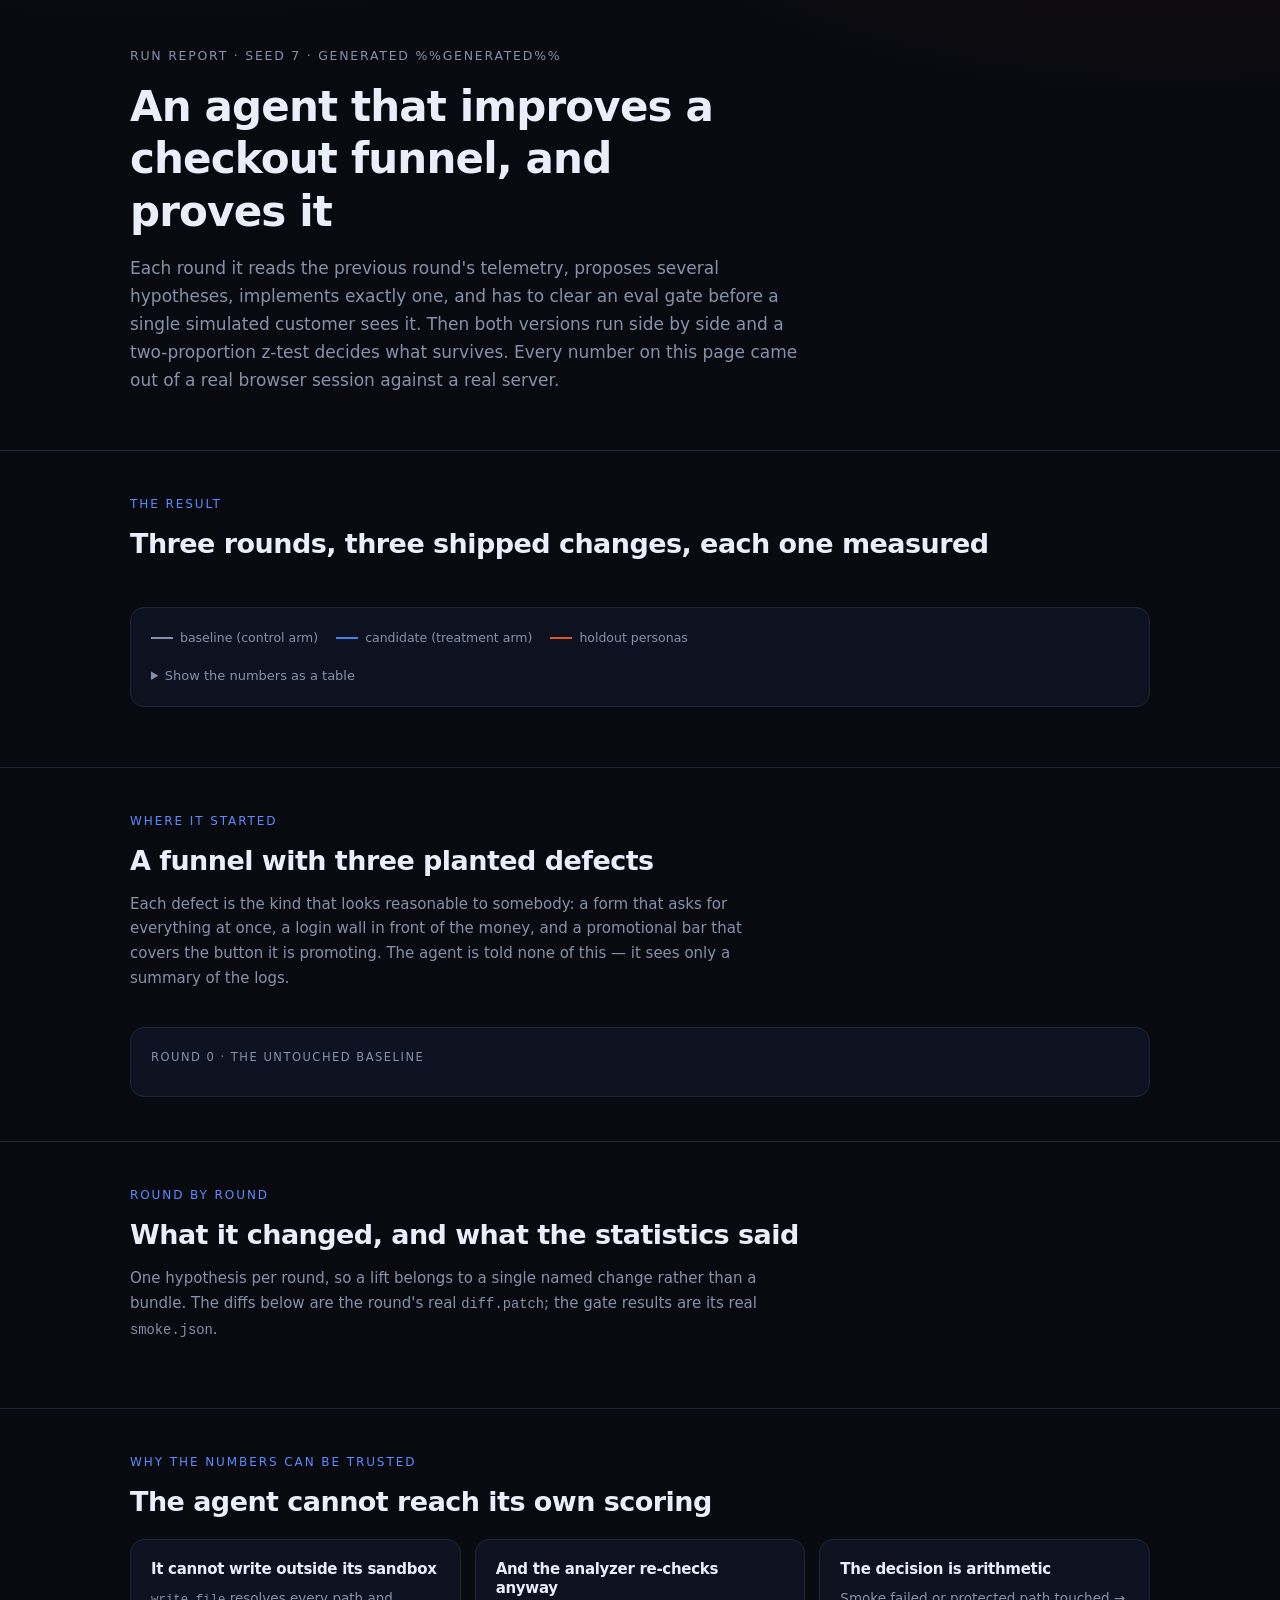
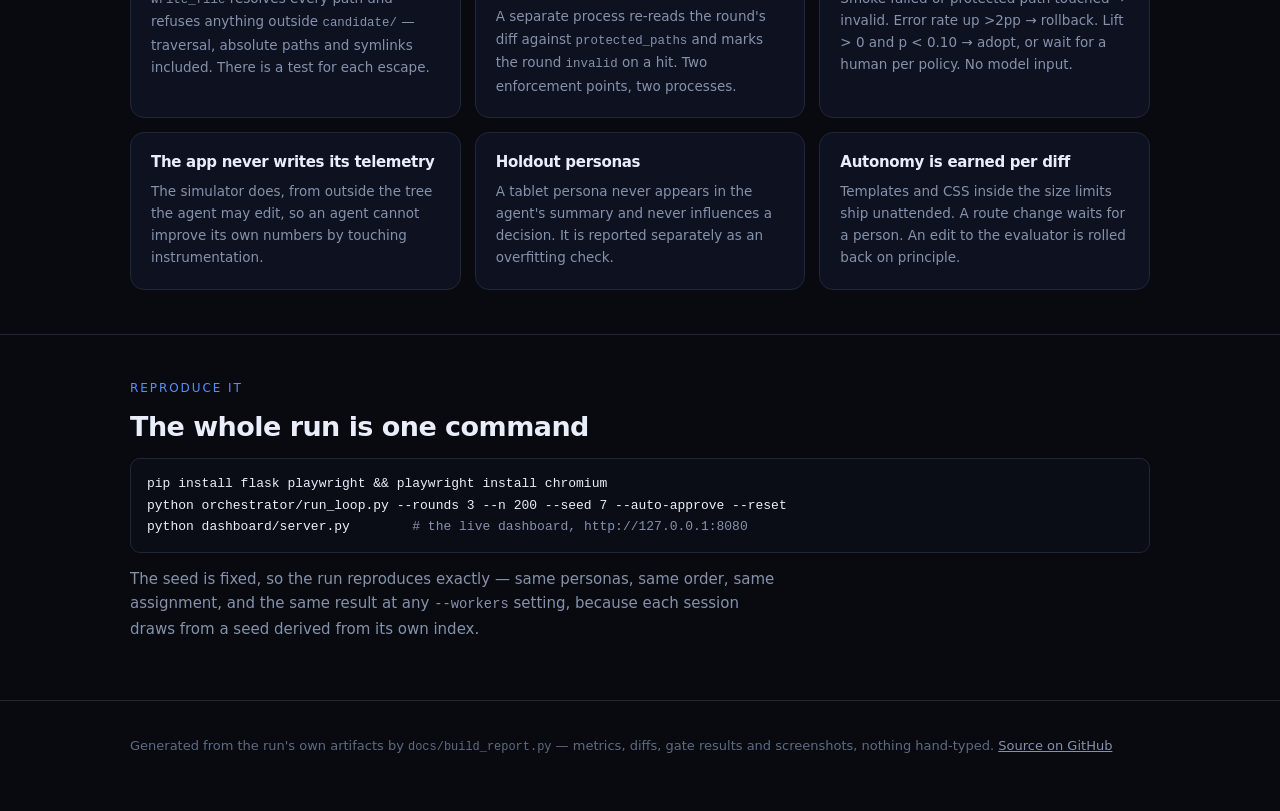
==== docs/report_template.html @ 9af8d658 "Publish the run as a static report, and add the deck The dashboard is the right thing for watching a" ====
<!doctype html>
<html lang="en">
<head>
<meta charset="utf-8">
<meta name="viewport" content="width=device-width, initial-scale=1">
<title>Self-Improving Growth Agent — run report</title>
<meta name="description" content="A closed loop that reads its own telemetry, ships one change per round, and proves each one with a live A/B test. Every number here was measured in a real browser.">
<style>
  :root {
    --bg: #080a10;
    --panel: #0e1220;
    --panel-2: #141a2b;
    --line: #1f2739;
    --line-2: #2b354a;
    --text: #e9eefa;
    --muted: #8592ab;
    --dim: #5f6b82;
    --accent: #5b8cff;
    --good: #3ddc91;
    --warn: #ffb638;
    --bad: #ff6b6b;
    /* Chart roles. The two categorical slots are validated against this surface
       (CVD ΔE 26.8, normal-vision ΔE 31.8); the baseline is a neutral reference
       series, not a categorical hue, and is also dashed + direct-labelled. */
    --series-candidate: #3987e5;
    --series-holdout: #d95926;
    --series-baseline: #8592ab;
    --mono: ui-monospace, SFMono-Regular, "SF Mono", Menlo, Consolas, monospace;
  }
  * { box-sizing: border-box; }
  html { scroll-behavior: smooth; }
  body {
    margin: 0;
    background:
      radial-gradient(1100px 460px at 12% -12%, rgba(91, 140, 255, 0.11), transparent 70%),
      radial-gradient(900px 380px at 92% -6%, rgba(217, 89, 38, 0.07), transparent 70%),
      var(--bg);
    color: var(--text);
    font: 15px/1.65 ui-sans-serif, system-ui, -apple-system, "Segoe UI", Roboto, sans-serif;
    -webkit-font-smoothing: antialiased;
  }
  .wrap { max-width: 1060px; margin: 0 auto; padding: 0 20px; }
  h1, h2, h3, h4 { letter-spacing: -0.02em; margin: 0; line-height: 1.25; }
  a { color: var(--accent); }
  code, .mono { font-family: var(--mono); font-size: 0.92em; }
  p { margin: 0 0 14px; }

  /* ------------------------------------------------------------------ header */
  header.top { border-bottom: 1px solid var(--line); padding: 46px 0 34px; }
  .eyebrow { color: var(--muted); font-size: 12.5px; letter-spacing: 0.14em;
    text-transform: uppercase; margin-bottom: 14px; }
  header.top h1 { font-size: clamp(28px, 4.4vw, 42px); max-width: 20ch; }
  .lede { color: var(--muted); font-size: 17px; max-width: 62ch; margin-top: 16px; }
  .meta { display: flex; flex-wrap: wrap; gap: 10px; margin-top: 22px; }
  .chip { border: 1px solid var(--line); background: var(--panel); color: var(--muted);
    border-radius: 999px; padding: 6px 13px; font-size: 12.5px; }
  .chip b { color: var(--text); font-weight: 600; }

  /* ------------------------------------------------------------------- cards */
  section { padding: 44px 0; border-bottom: 1px solid var(--line); }
  .sec-label { color: var(--accent); font-size: 12px; letter-spacing: 0.16em;
    text-transform: uppercase; margin-bottom: 12px; }
  section h2 { font-size: clamp(21px, 2.6vw, 27px); margin-bottom: 14px; }
  .note { color: var(--muted); max-width: 68ch; }
  .card { background: var(--panel); border: 1px solid var(--line); border-radius: 14px; padding: 20px; }

  .kpis { display: grid; grid-template-columns: repeat(auto-fit, minmax(150px, 1fr)); gap: 12px; margin: 24px 0 0; }
  .kpi { background: var(--panel); border: 1px solid var(--line); border-radius: 14px; padding: 16px 18px; }
  .kpi b { display: block; font-size: 27px; letter-spacing: -0.03em; }
  .kpi span { display: block; color: var(--muted); font-size: 11.5px; letter-spacing: 0.08em;
    text-transform: uppercase; margin-top: 6px; }
  .kpi.good b { color: var(--good); }
  .kpi.accent b { color: var(--accent); }

  /* ------------------------------------------------------------------- chart */
  .chart-card { margin-top: 8px; }
  .legend { display: flex; flex-wrap: wrap; gap: 18px; color: var(--muted); font-size: 12.5px; margin-bottom: 6px; }
  .legend i { display: inline-block; width: 22px; height: 0; border-top-width: 2px; border-top-style: solid;
    vertical-align: middle; margin-right: 7px; }
  .sw-cand { border-color: var(--series-candidate); }
  .sw-hold { border-color: var(--series-holdout); border-top-style: dotted; border-top-width: 3px; }
  .sw-base { border-color: var(--series-baseline); border-top-style: dashed; }
  .chart { position: relative; }
  .chart svg { width: 100%; height: auto; display: block; overflow: visible; }
  .grid-line { stroke: var(--line); stroke-width: 1; }
  .axis-text { fill: var(--dim); font-size: 11px; font-family: var(--mono); }
  .round-tick { fill: var(--muted); font-size: 12px; }
  .line-base { fill: none; stroke: var(--series-baseline); stroke-width: 2; stroke-dasharray: 6 4; }
  .line-cand { fill: none; stroke: var(--series-candidate); stroke-width: 2; }
  .line-hold { fill: none; stroke: var(--series-holdout); stroke-width: 2; stroke-dasharray: 2 4; }
  .connector { stroke: var(--series-candidate); stroke-width: 1.5; opacity: 0.45; }
  .dot-base { fill: var(--series-baseline); stroke: var(--panel); stroke-width: 2; }
  .dot-cand { fill: var(--series-candidate); stroke: var(--panel); stroke-width: 2; }
  .dot-hold { fill: var(--series-holdout); stroke: var(--panel); stroke-width: 2; }
  .label { fill: var(--text); font-size: 12.5px; font-weight: 600; }
  .label-muted { fill: var(--muted); font-size: 12px; }
  .adopt-mark { fill: var(--good); }
  .adopt-text { fill: var(--good); font-size: 10.5px; letter-spacing: 0.1em; font-family: var(--mono); }
  .crosshair { stroke: var(--line-2); stroke-width: 1; }
  .hit { fill: transparent; cursor: crosshair; }
  .tip { position: absolute; pointer-events: none; background: var(--panel-2); border: 1px solid var(--line-2);
    border-radius: 10px; padding: 10px 12px; font-size: 12.5px; min-width: 180px;
    box-shadow: 0 18px 40px -20px #000; opacity: 0; transition: opacity 0.12s; }
  .tip.on { opacity: 1; }
  .tip h4 { font-size: 12px; color: var(--muted); font-weight: 600; margin-bottom: 6px; }
  .tip .row { display: flex; justify-content: space-between; gap: 18px; }
  .tip .row i { width: 9px; height: 9px; border-radius: 50%; display: inline-block; margin-right: 6px; }
  .tip .k { color: var(--muted); }
  .tip .v { font-family: var(--mono); }

  details.table-view { margin-top: 16px; }
  details.table-view summary { cursor: pointer; color: var(--muted); font-size: 13px; }
  table { border-collapse: collapse; width: 100%; font-size: 13.5px; margin-top: 12px; }
  th, td { text-align: left; padding: 9px 10px; border-bottom: 1px solid var(--line); vertical-align: top; }
  th { color: var(--muted); font-size: 11.5px; letter-spacing: 0.08em; text-transform: uppercase; font-weight: 600; }
  td.num, th.num { text-align: right; font-family: var(--mono); }

  /* ------------------------------------------------------------------ rounds */
  .round { border: 1px solid var(--line); border-radius: 16px; background: var(--panel);
    margin-bottom: 22px; overflow: hidden; }
  .round.adopted { border-left: 3px solid var(--good); }
  .round.human { border-left: 3px solid var(--warn); }
  .r-head { padding: 20px 22px; border-bottom: 1px solid var(--line);
    display: flex; gap: 16px; align-items: flex-start; flex-wrap: wrap; }
  .r-head .idx { font-family: var(--mono); font-size: 11.5px; color: var(--muted);
    border: 1px solid var(--line-2); border-radius: 7px; padding: 4px 9px; margin-top: 2px; }
  .r-head h3 { font-size: 19px; }
  .r-head .sub { color: var(--muted); font-size: 12.5px; margin-top: 5px; }
  .pill { margin-left: auto; border-radius: 999px; padding: 6px 13px; font-size: 12px; font-weight: 600;
    border: 1px solid; white-space: nowrap; }
  .pill.good { color: var(--good); border-color: rgba(61,220,145,.35); background: rgba(61,220,145,.1); }
  .pill.warn { color: var(--warn); border-color: rgba(255,182,56,.35); background: rgba(255,182,56,.1); }
  .stats { display: grid; grid-template-columns: repeat(auto-fit, minmax(118px, 1fr));
    border-bottom: 1px solid var(--line); }
  .stat { padding: 15px 18px; border-right: 1px solid var(--line); }
  .stat:last-child { border-right: 0; }
  .stat b { display: block; font-size: 19px; font-family: var(--mono); letter-spacing: -0.02em; }
  .stat span { display: block; color: var(--muted); font-size: 11px; letter-spacing: 0.07em;
    text-transform: uppercase; margin-top: 4px; }
  .stat.up b { color: var(--good); }
  .r-body { padding: 20px 22px; }
  .r-body > * + * { margin-top: 22px; }
  .h4 { font-size: 11.5px; letter-spacing: 0.13em; text-transform: uppercase; color: var(--muted);
    margin-bottom: 10px; }
  .quote { border-left: 2px solid var(--line-2); padding-left: 14px; color: var(--muted); }
  .verdict { border-radius: 10px; padding: 13px 15px; font-size: 14px; }
  .verdict.good { background: rgba(61,220,145,.08); border: 1px solid rgba(61,220,145,.25); }
  .verdict.warn { background: rgba(255,182,56,.08); border: 1px solid rgba(255,182,56,.25); }
  .paths { display: flex; flex-wrap: wrap; gap: 7px; margin-top: 10px; }
  .paths code { border: 1px solid var(--line-2); border-radius: 7px; padding: 3px 8px; color: var(--muted); }
  .paths code.flag { color: var(--warn); border-color: rgba(255,182,56,.4); }
  .gate { display: grid; gap: 7px; }
  .case { display: grid; grid-template-columns: auto 1fr auto; gap: 3px 10px; align-items: baseline;
    background: var(--panel-2); border: 1px solid var(--line); border-radius: 9px;
    padding: 9px 12px; font-size: 13px; }
  .case i { color: var(--good); font-style: normal; }
  .case .kind { font-size: 10.5px; letter-spacing: 0.1em; text-transform: uppercase; color: var(--dim); }
  .case .detail { grid-column: 2 / -1; color: var(--dim); font-family: var(--mono); font-size: 11.5px;
    overflow-x: auto; }
  pre.diff { background: #0a0d16; border: 1px solid var(--line); border-radius: 10px; padding: 14px 16px;
    overflow-x: auto; margin: 0; font-family: var(--mono); font-size: 12px; line-height: 1.6; }
  pre.diff span { display: block; white-space: pre; }
  .d-hdr { color: var(--dim); }
  .d-hunk { color: var(--accent); }
  .d-add { color: var(--good); }
  .d-del { color: var(--bad); }
  .d-ctx { color: var(--muted); }
  .shots { display: grid; grid-template-columns: 1fr 1fr; gap: 14px; }
  .shot { border: 1px solid var(--line); border-radius: 12px; overflow: hidden; background: var(--panel-2); }
  .shot figcaption { padding: 9px 12px; font-size: 11.5px; color: var(--muted);
    border-bottom: 1px solid var(--line); display: flex; gap: 8px; align-items: center; }
  .shot .tag { font-family: var(--mono); font-size: 10px; letter-spacing: 0.08em; text-transform: uppercase;
    border-radius: 5px; padding: 2px 7px; }
  .tag.before { background: rgba(255,107,107,.13); color: var(--bad); }
  .tag.after { background: rgba(61,220,145,.13); color: var(--good); }
  .shot img { display: block; width: 100%; height: auto; }
  .hyp-sel { color: var(--accent); font-weight: 600; }

  .cols { display: grid; grid-template-columns: repeat(auto-fit, minmax(250px, 1fr)); gap: 14px; }
  .cols .card h3 { font-size: 15px; margin-bottom: 8px; }
  .cols .card p { color: var(--muted); font-size: 13.5px; margin: 0; }

  pre.cmd { background: #0a0d16; border: 1px solid var(--line); border-radius: 10px; padding: 14px 16px;
    overflow-x: auto; font-family: var(--mono); font-size: 13px; color: var(--muted); }
  pre.cmd b { color: var(--text); font-weight: 500; }

  footer { padding: 34px 0 60px; color: var(--dim); font-size: 13px; }
  footer a { color: var(--muted); }

  @media (max-width: 720px) {
    .shots { grid-template-columns: 1fr; }
    .stat { border-right: 0; border-bottom: 1px solid var(--line); }
  }
</style>
</head>
<body>

<header class="top">
  <div class="wrap">
    <div class="eyebrow">Run report · seed 7 · generated %%GENERATED%%</div>
    <h1>An agent that improves a checkout funnel, and proves it</h1>
    <p class="lede">Each round it reads the previous round's telemetry, proposes several
      hypotheses, implements exactly one, and has to clear an eval gate before a single
      simulated customer sees it. Then both versions run side by side and a two-proportion
      z-test decides what survives. Every number on this page came out of a real browser
      session against a real server.</p>
    <div class="meta" id="meta"></div>
  </div>
</header>

<section>
  <div class="wrap">
    <div class="sec-label">The result</div>
    <h2>Three rounds, three shipped changes, each one measured</h2>
    <div class="kpis" id="kpis"></div>

    <div class="card chart-card" style="margin-top:22px">
      <div class="legend">
        <span><i class="sw-base"></i>baseline (control arm)</span>
        <span><i class="sw-cand"></i>candidate (treatment arm)</span>
        <span><i class="sw-hold"></i>holdout personas</span>
      </div>
      <div class="chart" id="chart"></div>
      <details class="table-view">
        <summary>Show the numbers as a table</summary>
        <div id="dataTable"></div>
      </details>
    </div>
    <p class="note" style="margin-top:16px" id="ceiling"></p>
  </div>
</section>

<section>
  <div class="wrap">
    <div class="sec-label">Where it started</div>
    <h2>A funnel with three planted defects</h2>
    <p class="note">Each defect is the kind that looks reasonable to somebody: a form that
      asks for everything at once, a login wall in front of the money, and a promotional bar
      that covers the button it is promoting. The agent is told none of this — it sees only
      a summary of the logs.</p>
    <div class="cols" style="margin-top:20px" id="defects"></div>
    <div class="card" style="margin-top:16px">
      <div class="h4">Round 0 · the untouched baseline</div>
      <div id="funnel0"></div>
    </div>
  </div>
</section>

<section>
  <div class="wrap">
    <div class="sec-label">Round by round</div>
    <h2>What it changed, and what the statistics said</h2>
    <p class="note">One hypothesis per round, so a lift belongs to a single named change
      rather than a bundle. The diffs below are the round's real <code>diff.patch</code>;
      the gate results are its real <code>smoke.json</code>.</p>
    <div id="rounds" style="margin-top:22px"></div>
  </div>
</section>

<section>
  <div class="wrap">
    <div class="sec-label">Why the numbers can be trusted</div>
    <h2>The agent cannot reach its own scoring</h2>
    <div class="cols" style="margin-top:20px">
      <div class="card">
        <h3>It cannot write outside its sandbox</h3>
        <p><code>write_file</code> resolves every path and refuses anything outside
          <code>candidate/</code> — traversal, absolute paths and symlinks included. There is a
          test for each escape.</p>
      </div>
      <div class="card">
        <h3>And the analyzer re-checks anyway</h3>
        <p>A separate process re-reads the round's diff against <code>protected_paths</code> and
          marks the round <code>invalid</code> on a hit. Two enforcement points, two processes.</p>
      </div>
      <div class="card">
        <h3>The decision is arithmetic</h3>
        <p>Smoke failed or protected path touched → invalid. Error rate up &gt;2pp → rollback.
          Lift &gt; 0 and p &lt; 0.10 → adopt, or wait for a human per policy. No model input.</p>
      </div>
      <div class="card">
        <h3>The app never writes its telemetry</h3>
        <p>The simulator does, from outside the tree the agent may edit, so an agent cannot
          improve its own numbers by touching instrumentation.</p>
      </div>
      <div class="card">
        <h3>Holdout personas</h3>
        <p>A tablet persona never appears in the agent's summary and never influences a
          decision. It is reported separately as an overfitting check.</p>
      </div>
      <div class="card">
        <h3>Autonomy is earned per diff</h3>
        <p>Templates and CSS inside the size limits ship unattended. A route change waits for a
          person. An edit to the evaluator is rolled back on principle.</p>
      </div>
    </div>
  </div>
</section>

<section>
  <div class="wrap">
    <div class="sec-label">Reproduce it</div>
    <h2>The whole run is one command</h2>
    <pre class="cmd"><b>pip install flask playwright &amp;&amp; playwright install chromium</b>
<b>python orchestrator/run_loop.py --rounds 3 --n 200 --seed 7 --auto-approve --reset</b>
<b>python dashboard/server.py</b>        # the live dashboard, http://127.0.0.1:8080</pre>
    <p class="note" style="margin-top:14px">The seed is fixed, so the run reproduces exactly —
      same personas, same order, same assignment, and the same result at any
      <code>--workers</code> setting, because each session draws from a seed derived from its own
      index. <span id="runtime"></span></p>
  </div>
</section>

<footer>
  <div class="wrap">
    Generated from the run's own artifacts by <code>docs/build_report.py</code> —
    metrics, diffs, gate results and screenshots, nothing hand-typed.
    <a id="repoLink" href="#">Source on GitHub</a>
  </div>
</footer>

<script>
const DATA = /*%%RUN_DATA%%*/null;

const pct = (v, d = 1) => (v == null ? '–' : `${(v * 100).toFixed(d)}%`);
const pp = (v, d = 1) => (v == null ? '–' : `${v >= 0 ? '+' : ''}${(v * 100).toFixed(d)}pp`);
const pval = (p) => (p == null ? '–' : p < 0.001 ? '<0.001' : p.toFixed(3));
const el = (tag, cls, text) => {
  const n = document.createElement(tag);
  if (cls) n.className = cls;
  if (text != null) n.textContent = text;
  return n;
};

/* ------------------------------------------------------------------ header */

document.getElementById('repoLink').href = DATA.repo;
document.getElementById('meta').replaceChildren(...[
  [`${DATA.sessions.toLocaleString()}`, 'real browser sessions'],
  [`${DATA.n_per_arm}`, 'sessions per arm'],
  [`${DATA.rounds_run}`, 'rounds'],
  ['two-proportion z-test', 'decision rule'],
].map(([v, k]) => {
  const c = el('span', 'chip');
  c.append(el('b', null, v), document.createTextNode(' ' + k));
  return c;
}));

document.getElementById('kpis').replaceChildren(...[
  ['baseline at round 0', pct(DATA.baseline), ''],
  ['after three rounds', pct(DATA.final), 'good'],
  ['relative gain', `+${(DATA.total_rel * 100).toFixed(0)}%`, 'accent'],
  ['changes adopted', `${DATA.adopted}/${DATA.rounds_run}`, ''],
  ['rolled back', `${DATA.rounds_run - DATA.adopted}`, ''],
].map(([label, value, cls]) => {
  const d = el('div', `kpi ${cls}`.trim());
  d.append(el('b', null, value), el('span', null, label));
  return d;
}));

document.getElementById('ceiling').textContent =
  `The run ends at ${pct(DATA.final, 0)} because this simulated population has exactly three `
  + `reasons to leave and the loop removed all three — there is nobody left to lose. The numbers `
  + `to read are the per-round lifts and their p-values, not the ceiling.`;

/* ------------------------------------------------------------------- chart */

function renderChart() {
  const host = document.getElementById('chart');
  const s = DATA.series;
  const W = 1000, H = 380, padL = 52, padR = 92, padT = 28, padB = 66;
  const vals = s.flatMap((p) => [p.control, p.treatment, p.holdout_control, p.holdout_treatment])
    .filter((v) => v != null);
  const maxV = Math.min(1, Math.ceil((Math.max(...vals) * 1.1) / 0.2) * 0.2);
  const x = (i) => padL + (i * (W - padL - padR)) / (s.length - 1);
  const y = (v) => H - padB - (v / maxV) * (H - padT - padB);

  const parts = [];
  for (let t = 0; t <= Math.round(maxV / 0.2); t++) {
    const v = t * 0.2;
    parts.push(`<line class="grid-line" x1="${padL}" y1="${y(v)}" x2="${W - padR}" y2="${y(v)}"/>`);
    parts.push(`<text class="axis-text" x="${padL - 12}" y="${y(v) + 4}" text-anchor="end">${(v * 100).toFixed(0)}%</text>`);
  }

  // within-round connector: control -> candidate is the experiment's own comparison
  s.forEach((p, i) => {
    if (p.treatment == null) return;
    parts.push(`<line class="connector" x1="${x(i)}" y1="${y(p.control)}" x2="${x(i)}" y2="${y(p.treatment)}"/>`);
  });

  const path = (key) => s.map((p, i) => (p[key] == null ? null : `${x(i)},${y(p[key])}`))
    .filter(Boolean).join(' ');
  const holdPts = s.map((p, i) => {
    const v = p.holdout_treatment ?? p.holdout_control;
    return v == null ? null : `${x(i)},${y(v)}`;
  }).filter(Boolean).join(' ');

  parts.push(`<polyline class="line-hold" points="${holdPts}"/>`);
  parts.push(`<polyline class="line-base" points="${path('control')}"/>`);
  parts.push(`<polyline class="line-cand" points="${path('treatment')}"/>`);

  s.forEach((p, i) => {
    const hv = p.holdout_treatment ?? p.holdout_control;
    if (hv != null) parts.push(`<circle class="dot-hold" cx="${x(i)}" cy="${y(hv)}" r="4.5"/>`);
    parts.push(`<circle class="dot-base" cx="${x(i)}" cy="${y(p.control)}" r="5"/>`);
    if (p.treatment != null) parts.push(`<circle class="dot-cand" cx="${x(i)}" cy="${y(p.treatment)}" r="5.5"/>`);
    parts.push(`<text class="round-tick" x="${x(i)}" y="${H - padB + 24}" text-anchor="middle">round ${p.round}</text>`);
    if (p.adopted) {
      parts.push(`<rect class="adopt-mark" x="${x(i) - 20}" y="${H - padB + 34}" width="40" height="3" rx="1.5"/>`);
      parts.push(`<text class="adopt-text" x="${x(i)}" y="${H - padB + 50}" text-anchor="middle">ADOPTED</text>`);
    }
  });

  // Direct labels on the last point of each series, so identity is never colour-alone.
  const last = s[s.length - 1];
  const lastHold = last.holdout_treatment ?? last.holdout_control;
  parts.push(`<text class="label" x="${x(s.length - 1) + 12}" y="${y(last.treatment ?? last.control) + 4}">${pct(last.treatment ?? last.control, 0)} candidate</text>`);
  parts.push(`<text class="label-muted" x="${x(s.length - 1) + 12}" y="${y(last.control) + 18}">${pct(last.control, 0)} baseline</text>`);
  if (lastHold != null && Math.abs(y(lastHold) - y(last.treatment ?? 0)) > 14) {
    parts.push(`<text class="label-muted" x="${x(s.length - 1) + 12}" y="${y(lastHold) + 4}">${pct(lastHold, 0)} holdout</text>`);
  }
  // First point carries a label too: it is the number everything else is measured against.
  parts.push(`<text class="label-muted" x="${x(0) + 10}" y="${y(s[0].control) - 12}">${pct(s[0].control, 0)} at start</text>`);

  // hover targets
  s.forEach((p, i) => {
    const w = (W - padL - padR) / (s.length - 1);
    parts.push(`<rect class="hit" data-i="${i}" x="${x(i) - w / 2}" y="${padT - 10}" width="${w}" height="${H - padT - padB + 20}"/>`);
  });
  parts.push(`<line class="crosshair" id="cross" x1="0" y1="${padT - 10}" x2="0" y2="${H - padB}" opacity="0"/>`);

  host.innerHTML = `<svg viewBox="0 0 ${W} ${H}" role="img"
      aria-label="Conversion rate by round: baseline, candidate and holdout arms">${parts.join('')}</svg>
    <div class="tip" id="tip"></div>`;

  const svg = host.querySelector('svg');
  const tip = document.getElementById('tip');
  const cross = document.getElementById('cross');
  const round = (i) => DATA.rounds.find((r) => r.round === s[i].round);

  svg.querySelectorAll('.hit').forEach((hit) => {
    hit.addEventListener('mouseenter', () => {
      const i = +hit.dataset.i;
      const p = s[i];
      const r = round(i);
      cross.setAttribute('x1', x(i)); cross.setAttribute('x2', x(i));
      cross.setAttribute('opacity', '1');
      const rows = [
        ['var(--series-baseline)', 'baseline', pct(p.control)],
        p.treatment != null ? ['var(--series-candidate)', 'candidate', pct(p.treatment)] : null,
        (p.holdout_treatment ?? p.holdout_control) != null
          ? ['var(--series-holdout)', 'holdout', pct(p.holdout_treatment ?? p.holdout_control)] : null,
      ].filter(Boolean);
      tip.innerHTML = `<h4>Round ${p.round}${r ? ' · ' + r.title : ' · baseline measurement'}</h4>`
        + rows.map(([c, k, v]) => `<div class="row"><span class="k"><i style="background:${c}"></i>${k}</span><span class="v">${v}</span></div>`).join('')
        + (r && r.lift_abs != null
          ? `<div class="row" style="margin-top:7px"><span class="k">lift</span><span class="v">${pp(r.lift_abs)}</span></div>`
            + `<div class="row"><span class="k">p-value</span><span class="v">${pval(r.p_value)}</span></div>`
          : '');
      const box = host.getBoundingClientRect();
      const px = (x(i) / W) * box.width;
      tip.style.left = `${Math.min(Math.max(px - 90, 0), box.width - 200)}px`;
      tip.style.top = `${(y(p.treatment ?? p.control) / H) * box.height - 20}px`;
      tip.classList.add('on');
    });
    hit.addEventListener('mouseleave', () => {
      tip.classList.remove('on');
      cross.setAttribute('opacity', '0');
    });
  });

  // table view — the same data, for anyone who cannot use the chart
  const t = el('table');
  t.innerHTML = '<thead><tr><th>round</th><th>change</th><th class="num">baseline</th>'
    + '<th class="num">candidate</th><th class="num">lift</th><th class="num">p</th>'
    + '<th class="num">holdout</th><th>decision</th></tr></thead>';
  const tb = el('tbody');
  s.forEach((p) => {
    const r = DATA.rounds.find((x) => x.round === p.round);
    const tr = el('tr');
    tr.innerHTML = `<td>${p.round}</td><td>${r ? r.title : 'baseline measurement'}</td>`
      + `<td class="num">${pct(p.control)}</td><td class="num">${pct(p.treatment)}</td>`
      + `<td class="num">${r ? pp(r.lift_abs) : '–'}</td><td class="num">${r ? pval(r.p_value) : '–'}</td>`
      + `<td class="num">${pct(p.holdout_treatment ?? p.holdout_control)}</td>`
      + `<td>${r ? r.status.replace(/_/g, ' ') : '–'}</td>`;
    tb.append(tr);
  });
  t.append(tb);
  document.getElementById('dataTable').replaceChildren(t);
}
renderChart();
addEventListener('resize', () => { /* viewBox scales; tooltip repositions on next hover */ });

/* ----------------------------------------------------------------- defects */

const DEFECTS = [
  ['D1 · the form', 'Signup asks for nine fields before anyone may pay.',
   'abandon_reason: too_many_fields'],
  ['D2 · the wall', 'Checkout is gated behind account creation, with no guest path.',
   'abandon_reason: forced_signup'],
  ['D3 · the tap target', 'A pinned total bar covers the pay button on phones.',
   'click_blocked / click_intercepted'],
];
document.getElementById('defects').replaceChildren(...DEFECTS.map(([h, p, sig]) => {
  const c = el('div', 'card');
  c.append(el('h3', null, h), el('p', null, p));
  const code = el('p');
  code.innerHTML = `<code style="color:var(--warn)">${sig}</code>`;
  code.style.marginTop = '9px';
  c.append(code);
  return c;
}));

const f0 = DATA.funnel0.filter((f) => f.dropped > 0 || f.step === 'confirmation');
const fr = DATA.friction0.map((f) => `<code>${f.value}</code> ${f.count} sessions${f.step ? ' at ' + f.step : ''}`);
document.getElementById('funnel0').innerHTML =
  `<p style="margin-bottom:10px">Conversion <b>${pct(DATA.baseline)}</b> over ${DATA.n_per_arm} sessions`
  + (DATA.holdout0 != null ? ` (holdout ${pct(DATA.holdout0)})` : '') + `. Where they went:</p>`
  + `<table><thead><tr><th>step</th><th class="num">reached</th><th class="num">lost here</th><th class="num">drop rate</th></tr></thead><tbody>`
  + DATA.funnel0.map((f) => `<tr><td><code>${f.step}</code></td><td class="num">${f.reached}</td>`
      + `<td class="num">${f.dropped}</td><td class="num">${(f.drop_rate * 100).toFixed(0)}%</td></tr>`).join('')
  + `</tbody></table>`
  + `<p style="margin-top:14px;color:var(--muted)">Ranked friction handed to the agent: ${fr.join(' · ')}</p>`;

/* ------------------------------------------------------------------ rounds */

function renderRound(r) {
  const human = r.autonomy === 'pending_approval';
  const card = el('article', `round ${human ? 'human' : 'adopted'}`);

  const head = el('div', 'r-head');
  head.append(el('span', 'idx', `round ${r.round}`));
  const t = el('div');
  t.append(el('h3', null, r.title));
  const sub = el('div', 'sub');
  sub.innerHTML = `<code>${r.hypothesis_id || ''}</code> · chosen by ${r.selection_mode || 'heuristic'} ranking`
    + ` · ${r.files_changed} file(s), ${r.lines_changed} changed line(s)`;
  t.append(sub);
  head.append(t);
  head.append(el('span', `pill ${human ? 'warn' : 'good'}`,
    human ? 'human approved' : 'auto-adopted'));
  card.append(head);

  const stats = el('div', 'stats');
  [['baseline', pct(r.control), ''], ['candidate', pct(r.treatment), ''],
   ['absolute lift', pp(r.lift_abs), 'up'], ['relative', `+${(r.lift_rel * 100).toFixed(0)}%`, 'up'],
   ['p-value', pval(r.p_value), ''],
   ['95% CI', r.ci95 ? `${pp(r.ci95[0], 0)} … ${pp(r.ci95[1], 0)}` : '–', '']]
    .forEach(([k, v, cls]) => {
      const d = el('div', `stat ${cls}`.trim());
      d.append(el('b', null, v), el('span', null, k));
      stats.append(d);
    });
  card.append(stats);

  const body = el('div', 'r-body');

  if (r.rationale) {
    const w = el('div');
    w.append(el('div', 'h4', "Why the agent picked this one"));
    w.append(el('p', 'quote', r.rationale));
    body.append(w);
  }

  // hypotheses
  const hw = el('div');
  hw.append(el('div', 'h4', `Hypotheses considered — ${r.hypotheses.length} proposed, 1 implemented`));
  const ht = el('table');
  ht.innerHTML = '<thead><tr><th>hypothesis</th><th class="num">sessions lost to it</th>'
    + '<th>risk</th><th>outcome</th></tr></thead><tbody>'
    + r.hypotheses.map((h) => `<tr><td>${h.title}<div style="color:var(--dim);font-family:var(--mono);font-size:11.5px">${h.id}</div></td>`
      + `<td class="num">${h.friction_sessions}</td><td>${h.risk}</td>`
      + `<td>${h.selected ? '<span class="hyp-sel">implemented</span>'
        : (h.already_shipped ? 'already shipped' : 'deferred')}</td></tr>`).join('')
    + '</tbody>';
  hw.append(ht);
  body.append(hw);

  // diff
  if (r.diff.length) {
    const dw = el('div');
    dw.append(el('div', 'h4', 'The change it wrote'));
    const pre = el('pre', 'diff');
    pre.innerHTML = r.diff.map((l) => `<span class="d-${l.k}">${l.t.replace(/[&<>]/g, (c) => ({'&':'&amp;','<':'&lt;','>':'&gt;'}[c])) || ' '}</span>`).join('');
    dw.append(pre);
    body.append(dw);
  }

  // gate
  const cases = (r.smoke.cases || []);
  if (cases.length) {
    const gw = el('div');
    gw.append(el('div', 'h4',
      `Eval gate — ${r.smoke.pass_count}/${r.smoke.case_count} passed, before any traffic`));
    const g = el('div', 'gate');
    cases.forEach((c) => {
      const d = el('div', 'case');
      d.append(el('i', null, c.passed ? '✓' : '✕'), el('span', null, c.case), el('span', 'kind', c.kind));
      if (c.detail) d.append(el('span', 'detail', c.detail));
      g.append(d);
    });
    gw.append(g);
    body.append(gw);
  }

  // shots
  if (r.shots.before && r.shots.after) {
    const sw = el('div');
    const [where, was, now] = r.shots.caption;
    sw.append(el('div', 'h4', `Before and after — ${where}: ${was} → ${now}`));
    const grid = el('div', 'shots');
    [['before', r.shots.before], ['after', r.shots.after]].forEach(([phase, src]) => {
      const fig = el('figure', 'shot');
      const cap = el('figcaption');
      cap.innerHTML = `<span class="tag ${phase}">${phase}</span><span>${phase === 'before' ? 'control arm' : 'treatment arm'}</span>`;
      const img = el('img');
      img.src = src;
      img.alt = `${phase}: ${where}`;
      img.loading = 'lazy';
      fig.append(cap, img);
      grid.append(fig);
    });
    sw.append(grid);
    body.append(sw);
  }

  // verdict
  const v = el('div', `verdict ${human ? 'warn' : 'good'}`);
  v.textContent = r.decision_reason;
  const paths = el('div', 'paths');
  r.files.forEach((p) => {
    const c = el('code', r.needs_approval.includes(p) ? 'flag' : null, p);
    paths.append(c);
  });
  const vw = el('div');
  vw.append(el('div', 'h4', 'What the analyzer decided'), v, paths);
  body.append(vw);

  card.append(body);
  return card;
}

document.getElementById('rounds').replaceChildren(...DATA.rounds.map(renderRound));
document.getElementById('runtime').textContent =
  `A three-round run is about ${DATA.sessions.toLocaleString()} browser sessions and takes roughly 13 minutes on a laptop.`;
</script>
</body>
</html>
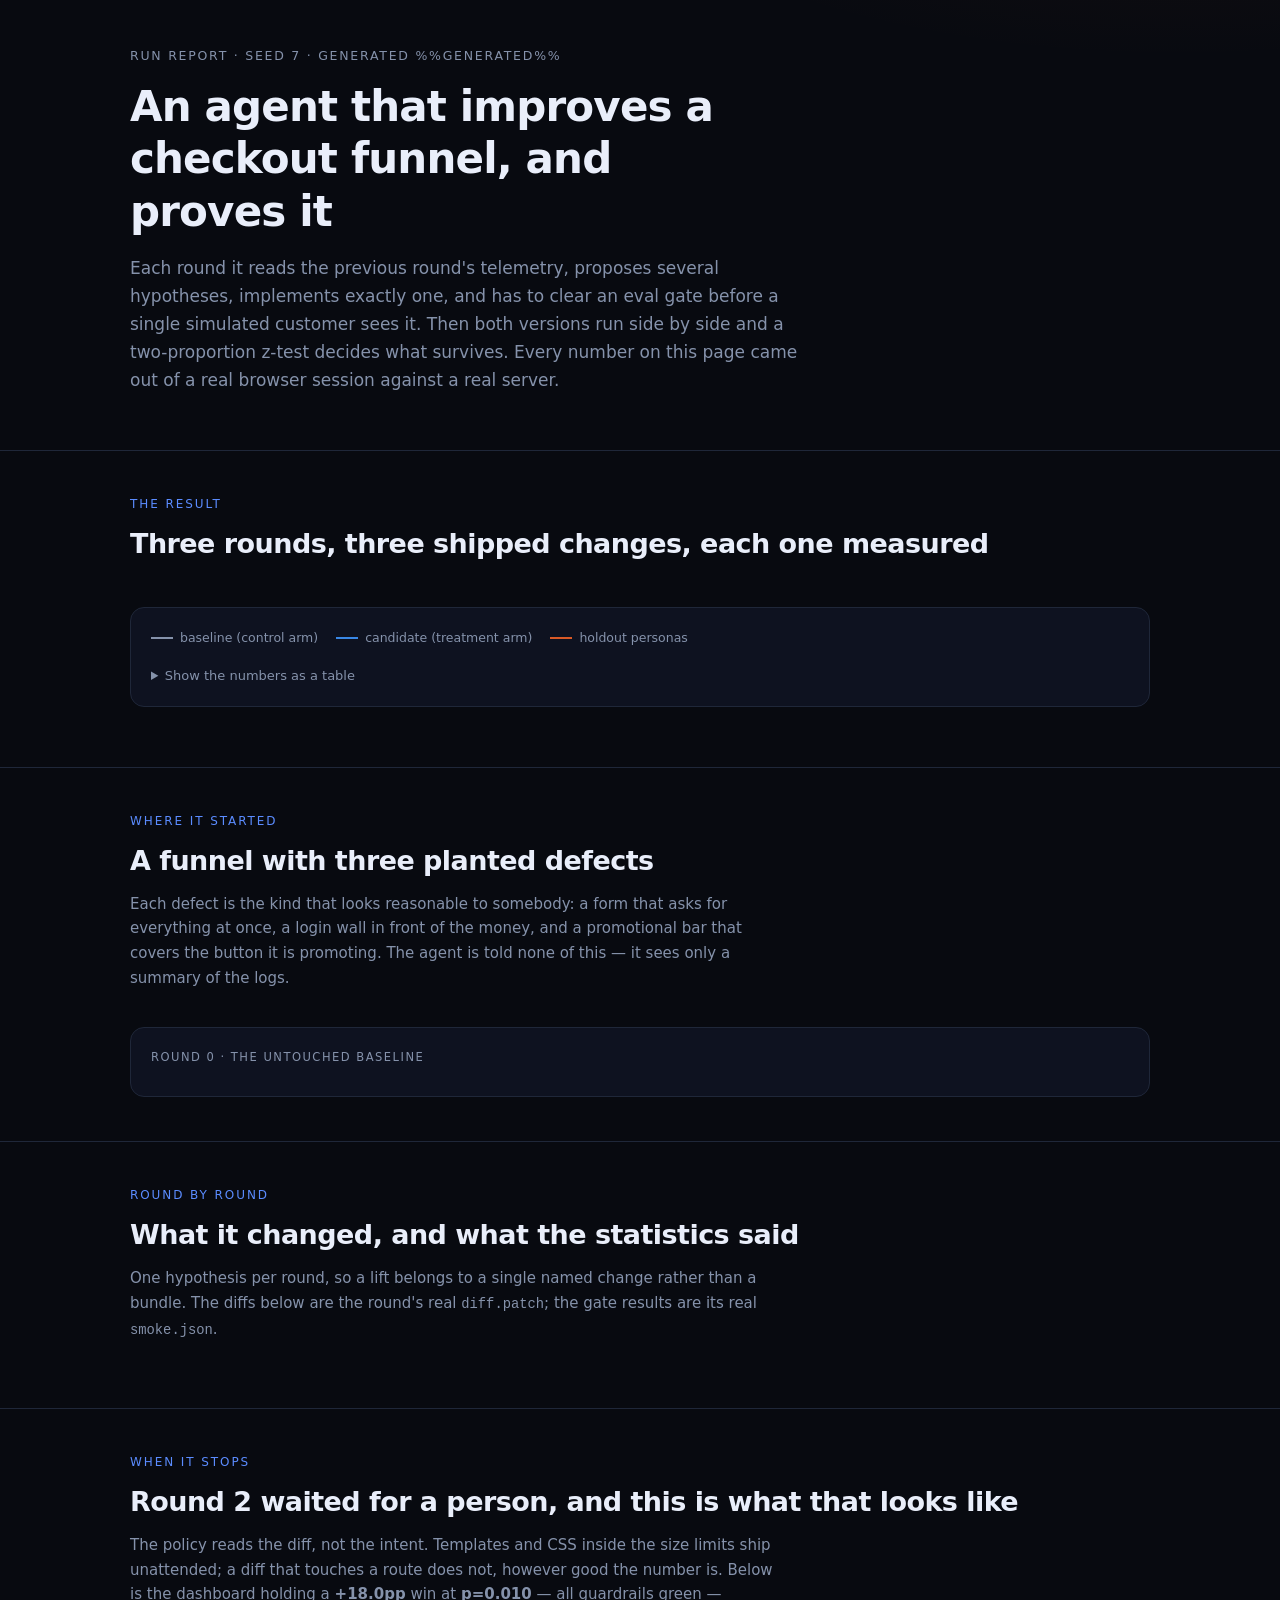
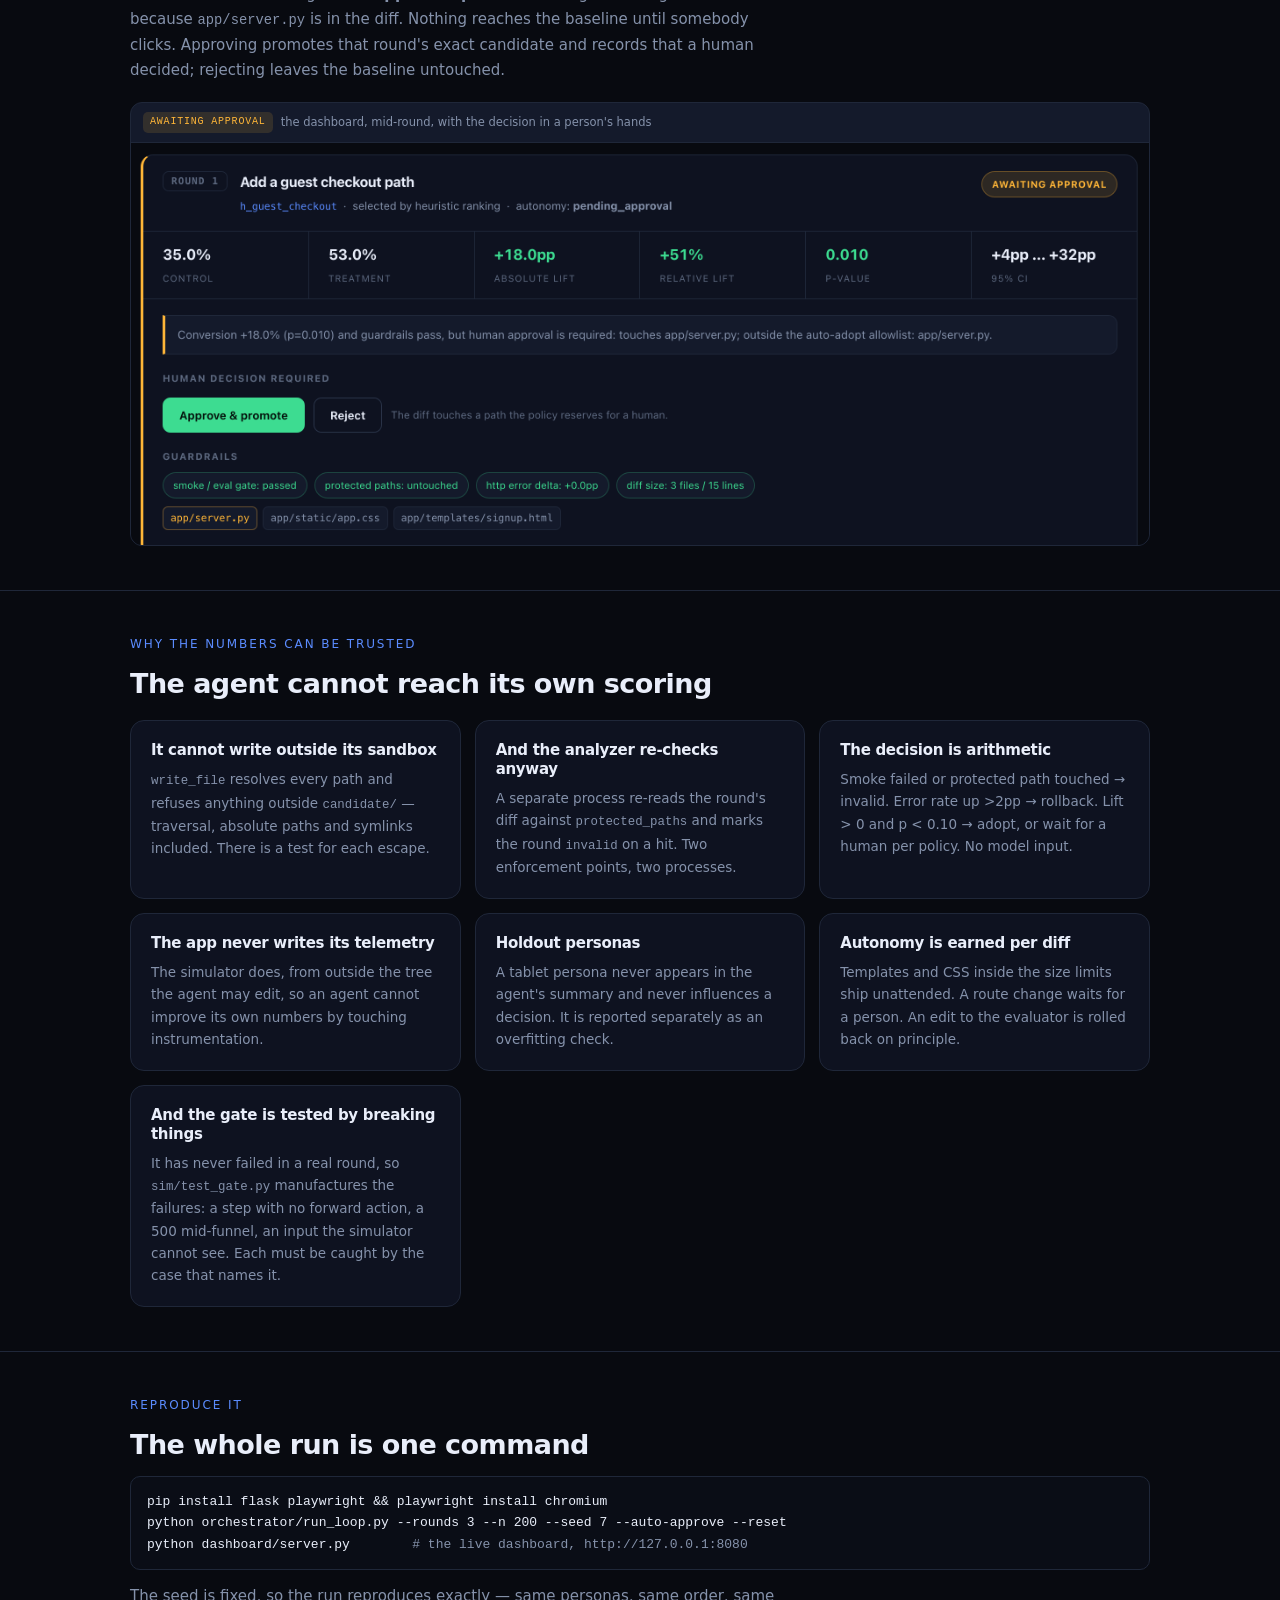
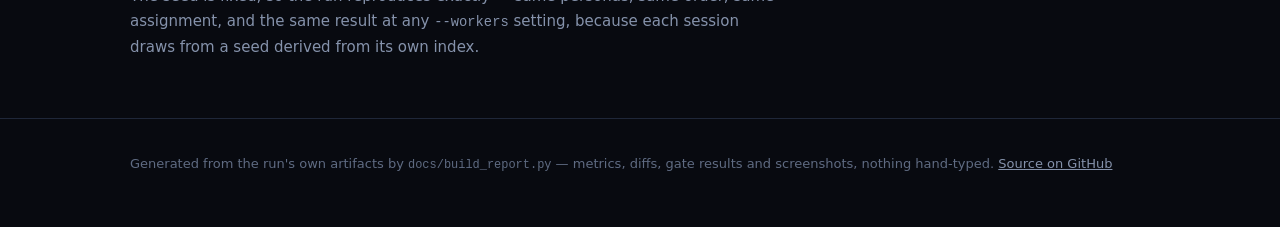
==== commit 6acf346f: "Exercise the human-approval path, and show it in the report The policy's whole claim is that it ship" ====
--- a/docs/report_template.html
+++ b/docs/report_template.html
@@ -259,6 +259,24 @@
 
 <section>
   <div class="wrap">
+    <div class="sec-label">When it stops</div>
+    <h2>Round 2 waited for a person, and this is what that looks like</h2>
+    <p class="note">The policy reads the diff, not the intent. Templates and CSS inside the
+      size limits ship unattended; a diff that touches a route does not, however good the
+      number is. Below is the dashboard holding a <b>+18.0pp</b> win at <b>p=0.010</b> — all
+      guardrails green — because <code>app/server.py</code> is in the diff. Nothing reaches the
+      baseline until somebody clicks. Approving promotes that round's exact candidate and
+      records that a human decided; rejecting leaves the baseline untouched.</p>
+    <figure class="shot" style="margin: 20px 0 0">
+      <figcaption><span class="tag before" style="background:rgba(255,182,56,.13);color:var(--warn)">awaiting approval</span>
+        <span>the dashboard, mid-round, with the decision in a person's hands</span></figcaption>
+      <img src="shots/approval.png" alt="The dashboard showing a round awaiting human approval, with Approve and Reject buttons and app/server.py flagged" loading="lazy">
+    </figure>
+  </div>
+</section>
+
+<section>
+  <div class="wrap">
     <div class="sec-label">Why the numbers can be trusted</div>
     <h2>The agent cannot reach its own scoring</h2>
     <div class="cols" style="margin-top:20px">
@@ -292,6 +310,12 @@
         <h3>Autonomy is earned per diff</h3>
         <p>Templates and CSS inside the size limits ship unattended. A route change waits for a
           person. An edit to the evaluator is rolled back on principle.</p>
+      </div>
+      <div class="card">
+        <h3>And the gate is tested by breaking things</h3>
+        <p>It has never failed in a real round, so <code>sim/test_gate.py</code> manufactures the
+          failures: a step with no forward action, a 500 mid-funnel, an input the simulator
+          cannot see. Each must be caught by the case that names it.</p>
       </div>
     </div>
   </div>
